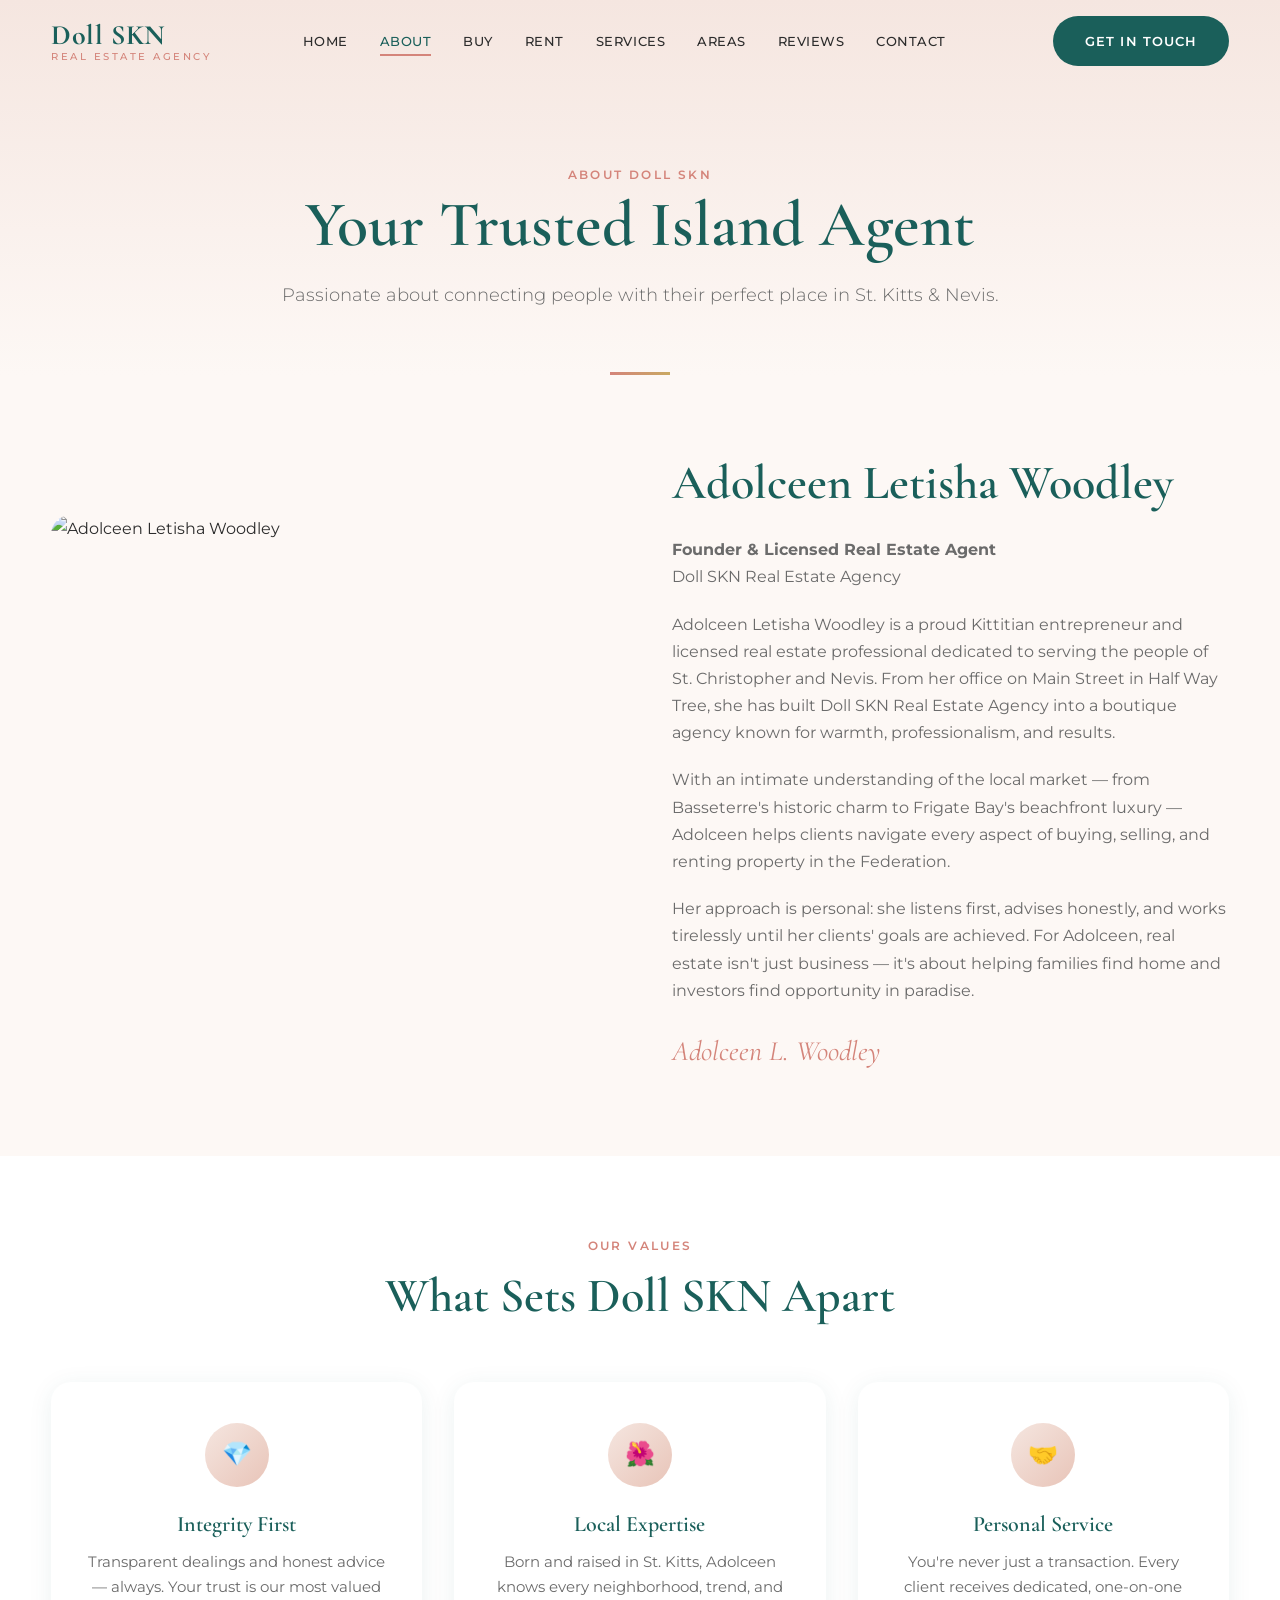
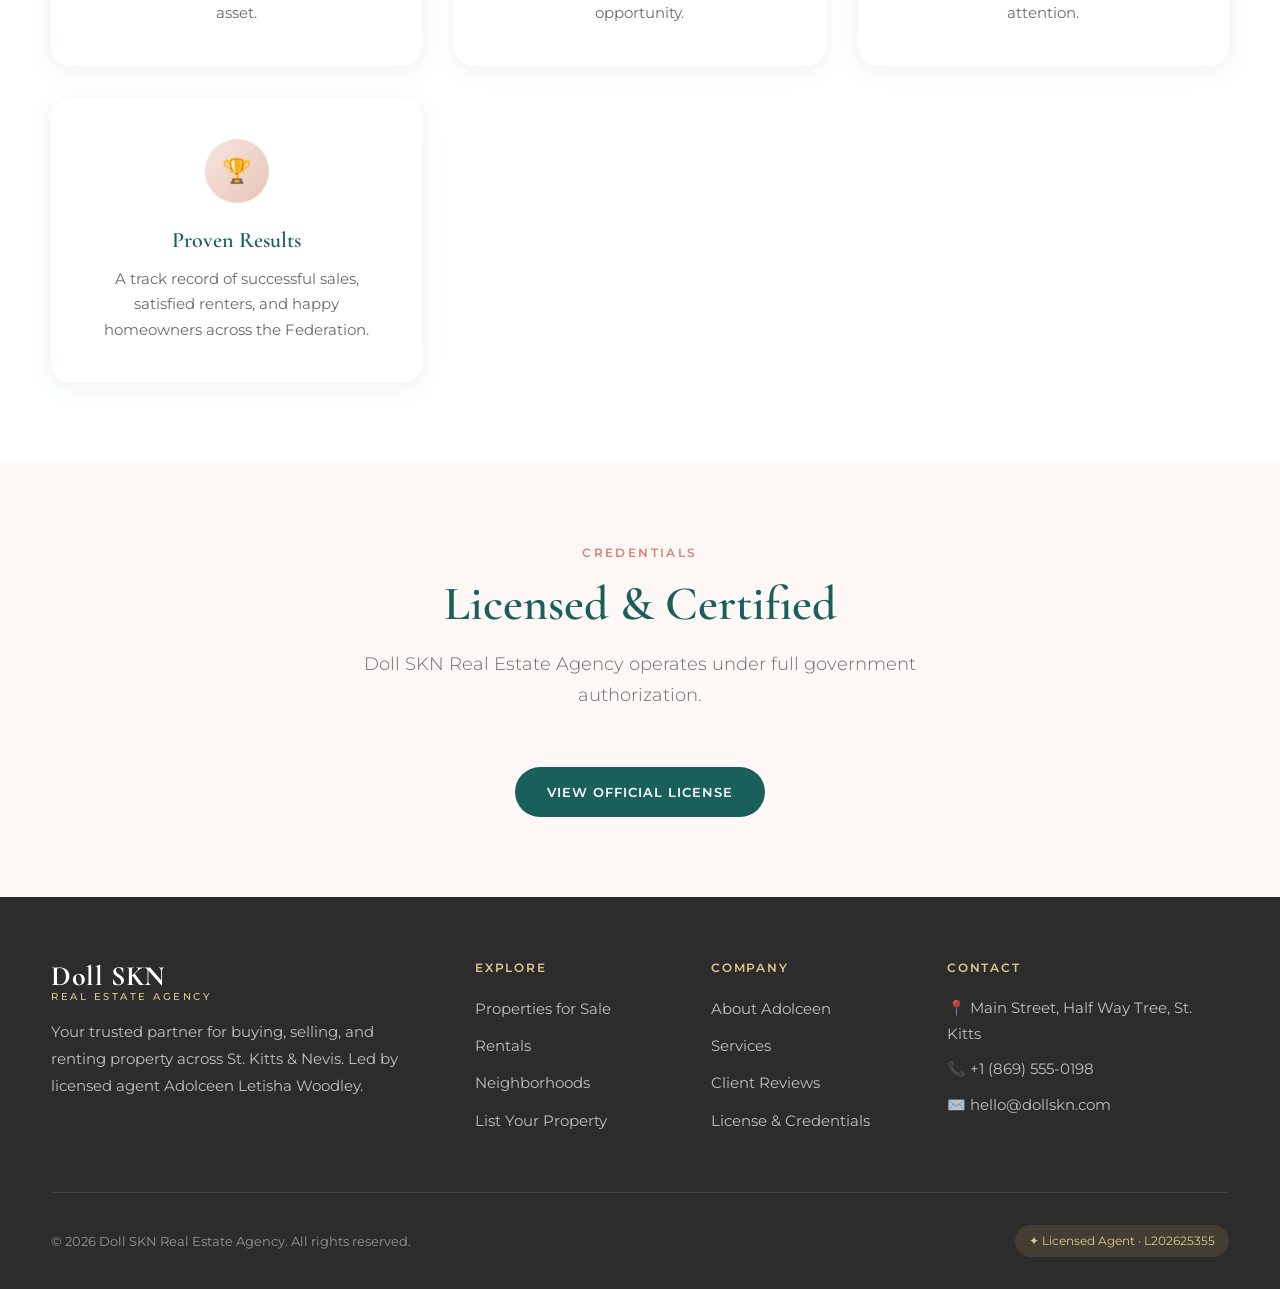
==== about.html @ a2459368 "First commit - upload doll-skn-real-estate website" ====
<!DOCTYPE html>
<html lang="en">
<head>
  <meta charset="UTF-8">
  <meta name="viewport" content="width=device-width, initial-scale=1.0">
  <meta name="description" content="Meet Adolceen Letisha Woodley — licensed owner of Doll SKN Real Estate Agency in St. Kitts.">
  <title>About Adolceen | Doll SKN Real Estate</title>
  <link rel="stylesheet" href="css/style.css">
</head>
<body>
  <div id="header-placeholder"></div>

  <main>
    <section class="page-hero">
      <div class="container fade-in">
        <span class="eyebrow">About Doll SKN</span>
        <h1>Your Trusted Island Agent</h1>
        <p class="lead">Passionate about connecting people with their perfect place in St. Kitts & Nevis.</p>
      </div>
    </section>

    <section>
      <div class="container about-preview">
        <div class="about-image fade-in">
          <img src="https://images.unsplash.com/photo-1580489944761-15a19d654956?w=700&q=80" alt="Adolceen Letisha Woodley">
          <div class="about-image-frame"></div>
        </div>
        <div class="about-content fade-in">
          <h2>Adolceen Letisha Woodley</h2>
          <p><strong>Founder & Licensed Real Estate Agent</strong><br>Doll SKN Real Estate Agency</p>
          <p>Adolceen Letisha Woodley is a proud Kittitian entrepreneur and licensed real estate professional dedicated to serving the people of St. Christopher and Nevis. From her office on Main Street in Half Way Tree, she has built Doll SKN Real Estate Agency into a boutique agency known for warmth, professionalism, and results.</p>
          <p>With an intimate understanding of the local market — from Basseterre's historic charm to Frigate Bay's beachfront luxury — Adolceen helps clients navigate every aspect of buying, selling, and renting property in the Federation.</p>
          <p>Her approach is personal: she listens first, advises honestly, and works tirelessly until her clients' goals are achieved. For Adolceen, real estate isn't just business — it's about helping families find home and investors find opportunity in paradise.</p>
          <div class="signature">Adolceen L. Woodley</div>
        </div>
      </div>
    </section>

    <section style="background: var(--white);">
      <div class="container">
        <div class="section-header fade-in">
          <span class="eyebrow">Our Values</span>
          <h2>What Sets Doll SKN Apart</h2>
        </div>
        <div class="services-grid">
          <div class="service-card fade-in">
            <div class="service-icon">💎</div>
            <h3>Integrity First</h3>
            <p>Transparent dealings and honest advice — always. Your trust is our most valued asset.</p>
          </div>
          <div class="service-card fade-in">
            <div class="service-icon">🌺</div>
            <h3>Local Expertise</h3>
            <p>Born and raised in St. Kitts, Adolceen knows every neighborhood, trend, and opportunity.</p>
          </div>
          <div class="service-card fade-in">
            <div class="service-icon">🤝</div>
            <h3>Personal Service</h3>
            <p>You're never just a transaction. Every client receives dedicated, one-on-one attention.</p>
          </div>
          <div class="service-card fade-in">
            <div class="service-icon">🏆</div>
            <h3>Proven Results</h3>
            <p>A track record of successful sales, satisfied renters, and happy homeowners across the Federation.</p>
          </div>
        </div>
      </div>
    </section>

    <section>
      <div class="container">
        <div class="section-header fade-in">
          <span class="eyebrow">Credentials</span>
          <h2>Licensed & Certified</h2>
          <p class="lead">Doll SKN Real Estate Agency operates under full government authorization.</p>
        </div>
        <div style="text-align: center;">
          <a href="license.html" class="btn btn-primary">View Official License</a>
        </div>
      </div>
    </section>
  </main>

  <div id="footer-placeholder"></div>
  <script type="module" src="js/main.js"></script>
</body>
</html>
---- css/style.css ----
/* Doll SKN Real Estate — Design System */
@import url('https://fonts.googleapis.com/css2?family=Cormorant+Garamond:ital,wght@0,400;0,500;0,600;0,700;1,400&family=Montserrat:wght@300;400;500;600;700&display=swap');

:root {
  --blush: #F5E6E0;
  --blush-deep: #E8C4B8;
  --coral: #D4847A;
  --coral-dark: #B86A60;
  --teal: #1A5F5A;
  --teal-light: #2A7A74;
  --gold: #C9A962;
  --gold-light: #E0C88A;
  --cream: #FDF8F5;
  --charcoal: #2C2C2C;
  --gray: #6B6B6B;
  --gray-light: #A8A8A8;
  --white: #FFFFFF;
  --shadow: 0 4px 24px rgba(26, 95, 90, 0.08);
  --shadow-lg: 0 12px 48px rgba(26, 95, 90, 0.12);
  --radius: 12px;
  --radius-lg: 20px;
  --transition: 0.3s cubic-bezier(0.4, 0, 0.2, 1);
  --font-display: 'Cormorant Garamond', Georgia, serif;
  --font-body: 'Montserrat', sans-serif;
}

*, *::before, *::after { box-sizing: border-box; margin: 0; padding: 0; }

html { scroll-behavior: smooth; font-size: 16px; }

body {
  font-family: var(--font-body);
  color: var(--charcoal);
  background: var(--cream);
  line-height: 1.7;
  overflow-x: hidden;
}

img { max-width: 100%; height: auto; display: block; }
a { color: inherit; text-decoration: none; transition: color var(--transition); }
ul { list-style: none; }

.container {
  width: min(1200px, 92vw);
  margin: 0 auto;
}

/* Typography */
h1, h2, h3, h4 {
  font-family: var(--font-display);
  font-weight: 600;
  line-height: 1.2;
}

h1 { font-size: clamp(2.5rem, 5vw, 4rem); }
h2 { font-size: clamp(2rem, 4vw, 3rem); }
h3 { font-size: clamp(1.5rem, 3vw, 2rem); }

.eyebrow {
  font-family: var(--font-body);
  font-size: 0.75rem;
  font-weight: 600;
  letter-spacing: 0.2em;
  text-transform: uppercase;
  color: var(--coral);
}

.lead {
  font-size: 1.125rem;
  color: var(--gray);
  font-weight: 300;
}

/* Buttons */
.btn {
  display: inline-flex;
  align-items: center;
  gap: 0.5rem;
  padding: 0.875rem 2rem;
  font-family: var(--font-body);
  font-size: 0.8125rem;
  font-weight: 600;
  letter-spacing: 0.08em;
  text-transform: uppercase;
  border: none;
  border-radius: 50px;
  cursor: pointer;
  transition: all var(--transition);
}

.btn-primary {
  background: var(--teal);
  color: var(--white);
}
.btn-primary:hover {
  background: var(--teal-light);
  transform: translateY(-2px);
  box-shadow: var(--shadow);
}

.btn-secondary {
  background: transparent;
  color: var(--teal);
  border: 2px solid var(--teal);
}
.btn-secondary:hover {
  background: var(--teal);
  color: var(--white);
}

.btn-gold {
  background: linear-gradient(135deg, var(--gold), var(--gold-light));
  color: var(--charcoal);
}
.btn-gold:hover {
  transform: translateY(-2px);
  box-shadow: var(--shadow);
}

/* Header */
.site-header {
  position: fixed;
  top: 0;
  left: 0;
  right: 0;
  z-index: 1000;
  padding: 1rem 0;
  transition: all var(--transition);
}

.site-header.scrolled {
  background: rgba(253, 248, 245, 0.95);
  backdrop-filter: blur(12px);
  box-shadow: var(--shadow);
  padding: 0.75rem 0;
}

.header-inner {
  display: flex;
  align-items: center;
  justify-content: space-between;
  gap: 2rem;
}

.logo {
  display: flex;
  flex-direction: column;
  line-height: 1.1;
}

.logo-main {
  font-family: var(--font-display);
  font-size: 1.75rem;
  font-weight: 700;
  color: var(--teal);
  letter-spacing: 0.02em;
}

.logo-sub {
  font-size: 0.625rem;
  font-weight: 500;
  letter-spacing: 0.25em;
  text-transform: uppercase;
  color: var(--coral);
}

.nav-desktop {
  display: flex;
  align-items: center;
  gap: 2rem;
}

.nav-desktop a {
  font-size: 0.8125rem;
  font-weight: 500;
  letter-spacing: 0.04em;
  text-transform: uppercase;
  color: var(--charcoal);
  position: relative;
}

.nav-desktop a::after {
  content: '';
  position: absolute;
  bottom: -4px;
  left: 0;
  width: 0;
  height: 2px;
  background: var(--coral);
  transition: width var(--transition);
}

.nav-desktop a:hover::after,
.nav-desktop a.active::after { width: 100%; }

.nav-desktop a.active { color: var(--teal); }

.nav-cta { margin-left: 1rem; }

.menu-toggle {
  display: none;
  flex-direction: column;
  gap: 5px;
  background: none;
  border: none;
  cursor: pointer;
  padding: 0.5rem;
}

.menu-toggle span {
  display: block;
  width: 24px;
  height: 2px;
  background: var(--teal);
  transition: all var(--transition);
}

.nav-mobile {
  display: none;
  position: fixed;
  inset: 0;
  background: var(--cream);
  z-index: 999;
  flex-direction: column;
  align-items: center;
  justify-content: center;
  gap: 2rem;
  opacity: 0;
  pointer-events: none;
  transition: opacity var(--transition);
}

.nav-mobile.open {
  opacity: 1;
  pointer-events: all;
}

.nav-mobile a {
  font-family: var(--font-display);
  font-size: 2rem;
  color: var(--teal);
}

/* Hero */
.hero {
  min-height: 100vh;
  display: grid;
  grid-template-columns: 1fr 1fr;
  align-items: center;
  gap: 4rem;
  padding: 8rem 0 4rem;
  position: relative;
  overflow: hidden;
}

.hero::before {
  content: '';
  position: absolute;
  top: -20%;
  right: -10%;
  width: 60%;
  height: 120%;
  background: radial-gradient(ellipse, var(--blush) 0%, transparent 70%);
  z-index: -1;
}

.hero-content { padding-left: 4vw; }

.hero-badge {
  display: inline-flex;
  align-items: center;
  gap: 0.5rem;
  padding: 0.5rem 1rem;
  background: var(--white);
  border-radius: 50px;
  font-size: 0.75rem;
  font-weight: 500;
  color: var(--teal);
  box-shadow: var(--shadow);
  margin-bottom: 1.5rem;
}

.hero-badge::before {
  content: '✦';
  color: var(--gold);
}

.hero h1 { margin-bottom: 1.5rem; color: var(--teal); }

.hero h1 em {
  font-style: italic;
  color: var(--coral);
}

.hero-actions {
  display: flex;
  gap: 1rem;
  margin-top: 2rem;
  flex-wrap: wrap;
}

.hero-image {
  position: relative;
  border-radius: var(--radius-lg);
  overflow: hidden;
  box-shadow: var(--shadow-lg);
}

.hero-image img {
  width: 100%;
  height: 600px;
  object-fit: cover;
}

.hero-image-accent {
  position: absolute;
  bottom: -20px;
  left: -20px;
  width: 120px;
  height: 120px;
  background: linear-gradient(135deg, var(--gold), var(--gold-light));
  border-radius: var(--radius);
  display: flex;
  align-items: center;
  justify-content: center;
  font-family: var(--font-display);
  font-size: 2rem;
  font-weight: 700;
  color: var(--white);
  box-shadow: var(--shadow);
}

/* Page Hero (inner pages) */
.page-hero {
  padding: 10rem 0 4rem;
  text-align: center;
  background: linear-gradient(180deg, var(--blush) 0%, var(--cream) 100%);
  position: relative;
}

.page-hero::after {
  content: '';
  position: absolute;
  bottom: 0;
  left: 50%;
  transform: translateX(-50%);
  width: 60px;
  height: 3px;
  background: linear-gradient(90deg, var(--coral), var(--gold));
}

.page-hero h1 { color: var(--teal); margin-bottom: 1rem; }

/* Sections */
section { padding: 5rem 0; }

.section-header {
  text-align: center;
  max-width: 640px;
  margin: 0 auto 3.5rem;
}

.section-header .eyebrow { margin-bottom: 0.75rem; display: block; }
.section-header h2 { color: var(--teal); margin-bottom: 1rem; }

/* Property Cards */
.property-grid {
  display: grid;
  grid-template-columns: repeat(auto-fill, minmax(340px, 1fr));
  gap: 2rem;
}

.property-card {
  background: var(--white);
  border-radius: var(--radius-lg);
  overflow: hidden;
  box-shadow: var(--shadow);
  transition: all var(--transition);
}

.property-card:hover {
  transform: translateY(-8px);
  box-shadow: var(--shadow-lg);
}

.property-card-image {
  position: relative;
  height: 240px;
  overflow: hidden;
}

.property-card-image img {
  width: 100%;
  height: 100%;
  object-fit: cover;
  transition: transform 0.6s ease;
}

.property-card:hover .property-card-image img {
  transform: scale(1.08);
}

.property-badge {
  position: absolute;
  top: 1rem;
  left: 1rem;
  padding: 0.375rem 0.875rem;
  background: var(--teal);
  color: var(--white);
  font-size: 0.6875rem;
  font-weight: 600;
  letter-spacing: 0.1em;
  text-transform: uppercase;
  border-radius: 50px;
}

.property-badge.rent { background: var(--coral); }

.property-card-body { padding: 1.5rem; }

.property-price {
  font-family: var(--font-display);
  font-size: 1.75rem;
  font-weight: 700;
  color: var(--teal);
  margin-bottom: 0.5rem;
}

.property-title {
  font-family: var(--font-display);
  font-size: 1.25rem;
  color: var(--charcoal);
  margin-bottom: 0.5rem;
}

.property-location {
  font-size: 0.875rem;
  color: var(--gray);
  display: flex;
  align-items: center;
  gap: 0.375rem;
  margin-bottom: 1rem;
}

.property-features {
  display: flex;
  gap: 1.25rem;
  padding-top: 1rem;
  border-top: 1px solid var(--blush);
  font-size: 0.8125rem;
  color: var(--gray);
}

.property-features span {
  display: flex;
  align-items: center;
  gap: 0.375rem;
}

/* Stats */
.stats-bar {
  background: var(--teal);
  padding: 3rem 0;
  color: var(--white);
}

.stats-grid {
  display: grid;
  grid-template-columns: repeat(4, 1fr);
  gap: 2rem;
  text-align: center;
}

.stat-number {
  font-family: var(--font-display);
  font-size: 3rem;
  font-weight: 700;
  color: var(--gold-light);
  line-height: 1;
}

.stat-label {
  font-size: 0.8125rem;
  font-weight: 500;
  letter-spacing: 0.1em;
  text-transform: uppercase;
  opacity: 0.85;
  margin-top: 0.5rem;
}

/* About Preview */
.about-preview {
  display: grid;
  grid-template-columns: 1fr 1fr;
  gap: 4rem;
  align-items: center;
}

.about-image {
  position: relative;
  border-radius: var(--radius-lg);
  overflow: hidden;
}

.about-image img {
  width: 100%;
  height: 500px;
  object-fit: cover;
}

.about-image-frame {
  position: absolute;
  inset: -15px;
  border: 2px solid var(--gold);
  border-radius: var(--radius-lg);
  z-index: -1;
}

.about-content h2 { color: var(--teal); margin-bottom: 1.5rem; }
.about-content p { margin-bottom: 1.25rem; color: var(--gray); }

.signature {
  font-family: var(--font-display);
  font-size: 1.75rem;
  font-style: italic;
  color: var(--coral);
  margin-top: 1.5rem;
}

/* Services Grid */
.services-grid {
  display: grid;
  grid-template-columns: repeat(auto-fill, minmax(280px, 1fr));
  gap: 2rem;
}

.service-card {
  background: var(--white);
  padding: 2.5rem 2rem;
  border-radius: var(--radius-lg);
  text-align: center;
  box-shadow: var(--shadow);
  transition: all var(--transition);
  border: 1px solid transparent;
}

.service-card:hover {
  border-color: var(--blush-deep);
  transform: translateY(-4px);
}

.service-icon {
  width: 64px;
  height: 64px;
  margin: 0 auto 1.5rem;
  background: linear-gradient(135deg, var(--blush), var(--blush-deep));
  border-radius: 50%;
  display: flex;
  align-items: center;
  justify-content: center;
  font-size: 1.5rem;
}

.service-card h3 {
  font-size: 1.375rem;
  color: var(--teal);
  margin-bottom: 0.75rem;
}

.service-card p {
  font-size: 0.9375rem;
  color: var(--gray);
}

/* Testimonials */
.testimonial-grid {
  display: grid;
  grid-template-columns: repeat(auto-fill, minmax(340px, 1fr));
  gap: 2rem;
}

.testimonial-card {
  background: var(--white);
  padding: 2.5rem;
  border-radius: var(--radius-lg);
  box-shadow: var(--shadow);
  position: relative;
}

.testimonial-card::before {
  content: '"';
  font-family: var(--font-display);
  font-size: 5rem;
  color: var(--blush-deep);
  position: absolute;
  top: 0.5rem;
  left: 1.5rem;
  line-height: 1;
}

.testimonial-text {
  font-size: 1rem;
  color: var(--gray);
  font-style: italic;
  margin-bottom: 1.5rem;
  position: relative;
  z-index: 1;
}

.testimonial-author {
  display: flex;
  align-items: center;
  gap: 1rem;
}

.testimonial-avatar {
  width: 48px;
  height: 48px;
  border-radius: 50%;
  background: var(--blush);
  display: flex;
  align-items: center;
  justify-content: center;
  font-family: var(--font-display);
  font-size: 1.25rem;
  font-weight: 600;
  color: var(--teal);
}

.testimonial-name {
  font-weight: 600;
  color: var(--charcoal);
}

.testimonial-role {
  font-size: 0.8125rem;
  color: var(--gray-light);
}

.stars {
  color: var(--gold);
  font-size: 0.875rem;
  margin-bottom: 1rem;
}

/* CTA Banner */
.cta-banner {
  background: linear-gradient(135deg, var(--teal) 0%, var(--teal-light) 100%);
  padding: 5rem 0;
  text-align: center;
  color: var(--white);
  position: relative;
  overflow: hidden;
}

.cta-banner::before {
  content: '';
  position: absolute;
  top: -50%;
  right: -20%;
  width: 500px;
  height: 500px;
  background: radial-gradient(circle, rgba(201, 169, 98, 0.2) 0%, transparent 70%);
}

.cta-banner h2 {
  font-size: clamp(2rem, 4vw, 2.75rem);
  margin-bottom: 1rem;
}

.cta-banner p {
  font-size: 1.125rem;
  opacity: 0.9;
  max-width: 560px;
  margin: 0 auto 2rem;
}

/* Footer */
.site-footer {
  background: var(--charcoal);
  color: var(--white);
  padding: 4rem 0 2rem;
}

.footer-grid {
  display: grid;
  grid-template-columns: 2fr 1fr 1fr 1.5fr;
  gap: 3rem;
  margin-bottom: 3rem;
}

.footer-brand .logo-main { color: var(--white); }
.footer-brand .logo-sub { color: var(--gold-light); }

.footer-brand p {
  margin-top: 1rem;
  font-size: 0.9375rem;
  color: rgba(255,255,255,0.7);
  line-height: 1.8;
}

.footer-col h4 {
  font-family: var(--font-body);
  font-size: 0.75rem;
  font-weight: 600;
  letter-spacing: 0.15em;
  text-transform: uppercase;
  color: var(--gold-light);
  margin-bottom: 1.25rem;
}

.footer-col ul li { margin-bottom: 0.625rem; }

.footer-col a {
  font-size: 0.9375rem;
  color: rgba(255,255,255,0.7);
  transition: color var(--transition);
}

.footer-col a:hover { color: var(--white); }

.footer-contact li {
  display: flex;
  align-items: flex-start;
  gap: 0.75rem;
  font-size: 0.9375rem;
  color: rgba(255,255,255,0.7);
  margin-bottom: 0.875rem;
}

.footer-bottom {
  padding-top: 2rem;
  border-top: 1px solid rgba(255,255,255,0.1);
  display: flex;
  justify-content: space-between;
  align-items: center;
  flex-wrap: wrap;
  gap: 1rem;
  font-size: 0.8125rem;
  color: rgba(255,255,255,0.5);
}

.license-badge {
  display: inline-flex;
  align-items: center;
  gap: 0.5rem;
  padding: 0.375rem 0.875rem;
  background: rgba(201, 169, 98, 0.15);
  border-radius: 50px;
  color: var(--gold-light);
  font-size: 0.75rem;
}

/* Forms */
.form-group { margin-bottom: 1.5rem; }

.form-group label {
  display: block;
  font-size: 0.8125rem;
  font-weight: 600;
  letter-spacing: 0.05em;
  text-transform: uppercase;
  color: var(--teal);
  margin-bottom: 0.5rem;
}

.form-group input,
.form-group select,
.form-group textarea {
  width: 100%;
  padding: 0.875rem 1.25rem;
  font-family: var(--font-body);
  font-size: 1rem;
  border: 2px solid var(--blush);
  border-radius: var(--radius);
  background: var(--white);
  transition: border-color var(--transition);
}

.form-group input:focus,
.form-group select:focus,
.form-group textarea:focus {
  outline: none;
  border-color: var(--teal);
}

.form-row {
  display: grid;
  grid-template-columns: 1fr 1fr;
  gap: 1.5rem;
}

.contact-grid {
  display: grid;
  grid-template-columns: 1fr 1.2fr;
  gap: 4rem;
  align-items: start;
}

.contact-info-card {
  background: var(--white);
  padding: 2rem;
  border-radius: var(--radius-lg);
  box-shadow: var(--shadow);
  margin-bottom: 1.5rem;
}

.contact-info-card h3 {
  font-size: 1.125rem;
  color: var(--teal);
  margin-bottom: 0.75rem;
}

/* License Page */
.license-card {
  max-width: 720px;
  margin: 0 auto;
  background: var(--white);
  border: 3px double var(--gold);
  border-radius: var(--radius-lg);
  padding: 3rem;
  box-shadow: var(--shadow-lg);
  text-align: center;
}

.license-seal {
  width: 80px;
  height: 80px;
  margin: 0 auto 1.5rem;
  background: linear-gradient(135deg, var(--teal), var(--teal-light));
  border-radius: 50%;
  display: flex;
  align-items: center;
  justify-content: center;
  color: var(--gold-light);
  font-size: 2rem;
  border: 3px solid var(--gold);
}

.license-card h2 {
  font-size: 1.25rem;
  letter-spacing: 0.1em;
  text-transform: uppercase;
  color: var(--teal);
  margin-bottom: 0.5rem;
}

.license-card .license-name {
  font-family: var(--font-display);
  font-size: 2rem;
  color: var(--charcoal);
  margin: 1.5rem 0 0.5rem;
}

.license-card .license-business {
  font-family: var(--font-display);
  font-size: 1.5rem;
  color: var(--coral);
  margin-bottom: 1rem;
}

.license-details {
  text-align: left;
  margin-top: 2rem;
  padding-top: 2rem;
  border-top: 1px solid var(--blush);
}

.license-details dt {
  font-size: 0.75rem;
  font-weight: 600;
  letter-spacing: 0.1em;
  text-transform: uppercase;
  color: var(--gray-light);
  margin-top: 1rem;
}

.license-details dd {
  font-size: 1rem;
  color: var(--charcoal);
}

/* Property Detail */
.property-detail-hero {
  height: 60vh;
  min-height: 400px;
  position: relative;
}

.property-detail-hero img {
  width: 100%;
  height: 100%;
  object-fit: cover;
}

.property-detail-overlay {
  position: absolute;
  bottom: 0;
  left: 0;
  right: 0;
  padding: 3rem 0;
  background: linear-gradient(transparent, rgba(26, 95, 90, 0.85));
  color: var(--white);
}

.property-detail-grid {
  display: grid;
  grid-template-columns: 2fr 1fr;
  gap: 3rem;
  margin-top: -3rem;
  position: relative;
  z-index: 1;
}

.property-detail-main {
  background: var(--white);
  padding: 2.5rem;
  border-radius: var(--radius-lg);
  box-shadow: var(--shadow-lg);
}

.property-detail-sidebar {
  background: var(--white);
  padding: 2rem;
  border-radius: var(--radius-lg);
  box-shadow: var(--shadow);
  position: sticky;
  top: 100px;
}

.feature-list {
  display: grid;
  grid-template-columns: repeat(2, 1fr);
  gap: 1rem;
  margin: 2rem 0;
}

.feature-item {
  display: flex;
  align-items: center;
  gap: 0.75rem;
  padding: 1rem;
  background: var(--cream);
  border-radius: var(--radius);
  font-size: 0.9375rem;
}

/* Neighborhood Cards */
.neighborhood-grid {
  display: grid;
  grid-template-columns: repeat(auto-fill, minmax(360px, 1fr));
  gap: 2rem;
}

.neighborhood-card {
  border-radius: var(--radius-lg);
  overflow: hidden;
  box-shadow: var(--shadow);
  background: var(--white);
}

.neighborhood-card img {
  width: 100%;
  height: 220px;
  object-fit: cover;
}

.neighborhood-card-body {
  padding: 1.75rem;
}

.neighborhood-card h3 {
  font-size: 1.5rem;
  color: var(--teal);
  margin-bottom: 0.75rem;
}

.neighborhood-card p {
  font-size: 0.9375rem;
  color: var(--gray);
}

.neighborhood-tags {
  display: flex;
  flex-wrap: wrap;
  gap: 0.5rem;
  margin-top: 1rem;
}

.neighborhood-tags span {
  padding: 0.25rem 0.75rem;
  background: var(--blush);
  border-radius: 50px;
  font-size: 0.75rem;
  color: var(--teal);
}

/* Process Steps */
.process-steps {
  display: grid;
  grid-template-columns: repeat(4, 1fr);
  gap: 2rem;
  counter-reset: step;
}

.process-step {
  text-align: center;
  position: relative;
}

.process-step::before {
  counter-increment: step;
  content: counter(step);
  display: flex;
  align-items: center;
  justify-content: center;
  width: 56px;
  height: 56px;
  margin: 0 auto 1.25rem;
  background: linear-gradient(135deg, var(--coral), var(--coral-dark));
  color: var(--white);
  font-family: var(--font-display);
  font-size: 1.5rem;
  font-weight: 700;
  border-radius: 50%;
}

.process-step h3 {
  font-size: 1.125rem;
  color: var(--teal);
  margin-bottom: 0.5rem;
}

.process-step p {
  font-size: 0.875rem;
  color: var(--gray);
}

/* Filters */
.filter-bar {
  display: flex;
  gap: 1rem;
  flex-wrap: wrap;
  margin-bottom: 2.5rem;
  padding: 1.5rem;
  background: var(--white);
  border-radius: var(--radius-lg);
  box-shadow: var(--shadow);
}

.filter-bar select {
  padding: 0.625rem 1.25rem;
  border: 2px solid var(--blush);
  border-radius: 50px;
  font-family: var(--font-body);
  font-size: 0.875rem;
  background: var(--cream);
  cursor: pointer;
}

/* Animations */
.fade-in {
  opacity: 0;
  transform: translateY(24px);
  transition: opacity 0.6s ease, transform 0.6s ease;
}

.fade-in.visible {
  opacity: 1;
  transform: translateY(0);
}

/* Responsive */
@media (max-width: 1024px) {
  .hero { grid-template-columns: 1fr; text-align: center; padding-top: 7rem; }
  .hero-content { padding-left: 0; }
  .hero-image { max-width: 600px; margin: 0 auto; }
  .hero-actions { justify-content: center; }
  .about-preview { grid-template-columns: 1fr; }
  .footer-grid { grid-template-columns: 1fr 1fr; }
  .stats-grid { grid-template-columns: repeat(2, 1fr); }
  .process-steps { grid-template-columns: repeat(2, 1fr); }
  .property-detail-grid { grid-template-columns: 1fr; }
  .contact-grid { grid-template-columns: 1fr; }
}

@media (max-width: 768px) {
  .nav-desktop, .nav-cta { display: none; }
  .menu-toggle { display: flex; }
  .nav-mobile { display: flex; }
  .stats-grid { grid-template-columns: 1fr 1fr; }
  .form-row { grid-template-columns: 1fr; }
  .footer-grid { grid-template-columns: 1fr; }
  .process-steps { grid-template-columns: 1fr; }
}
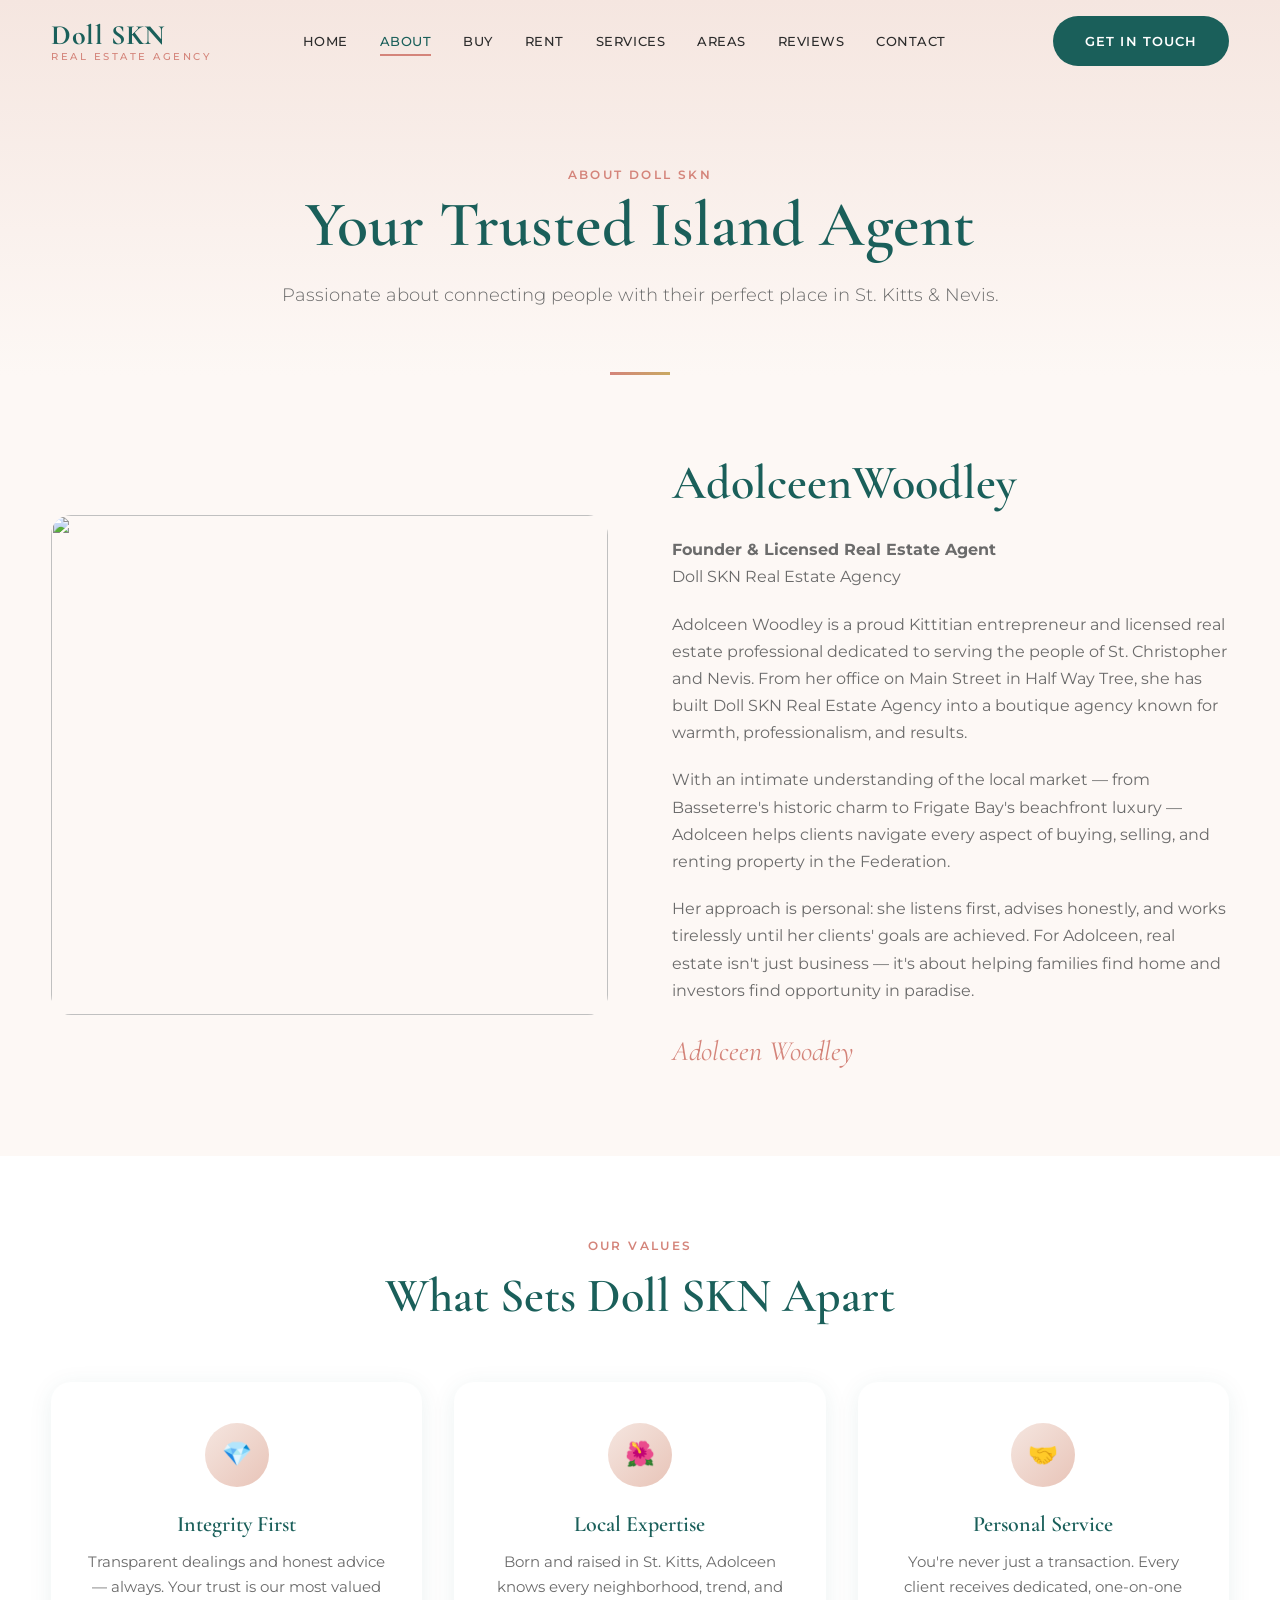
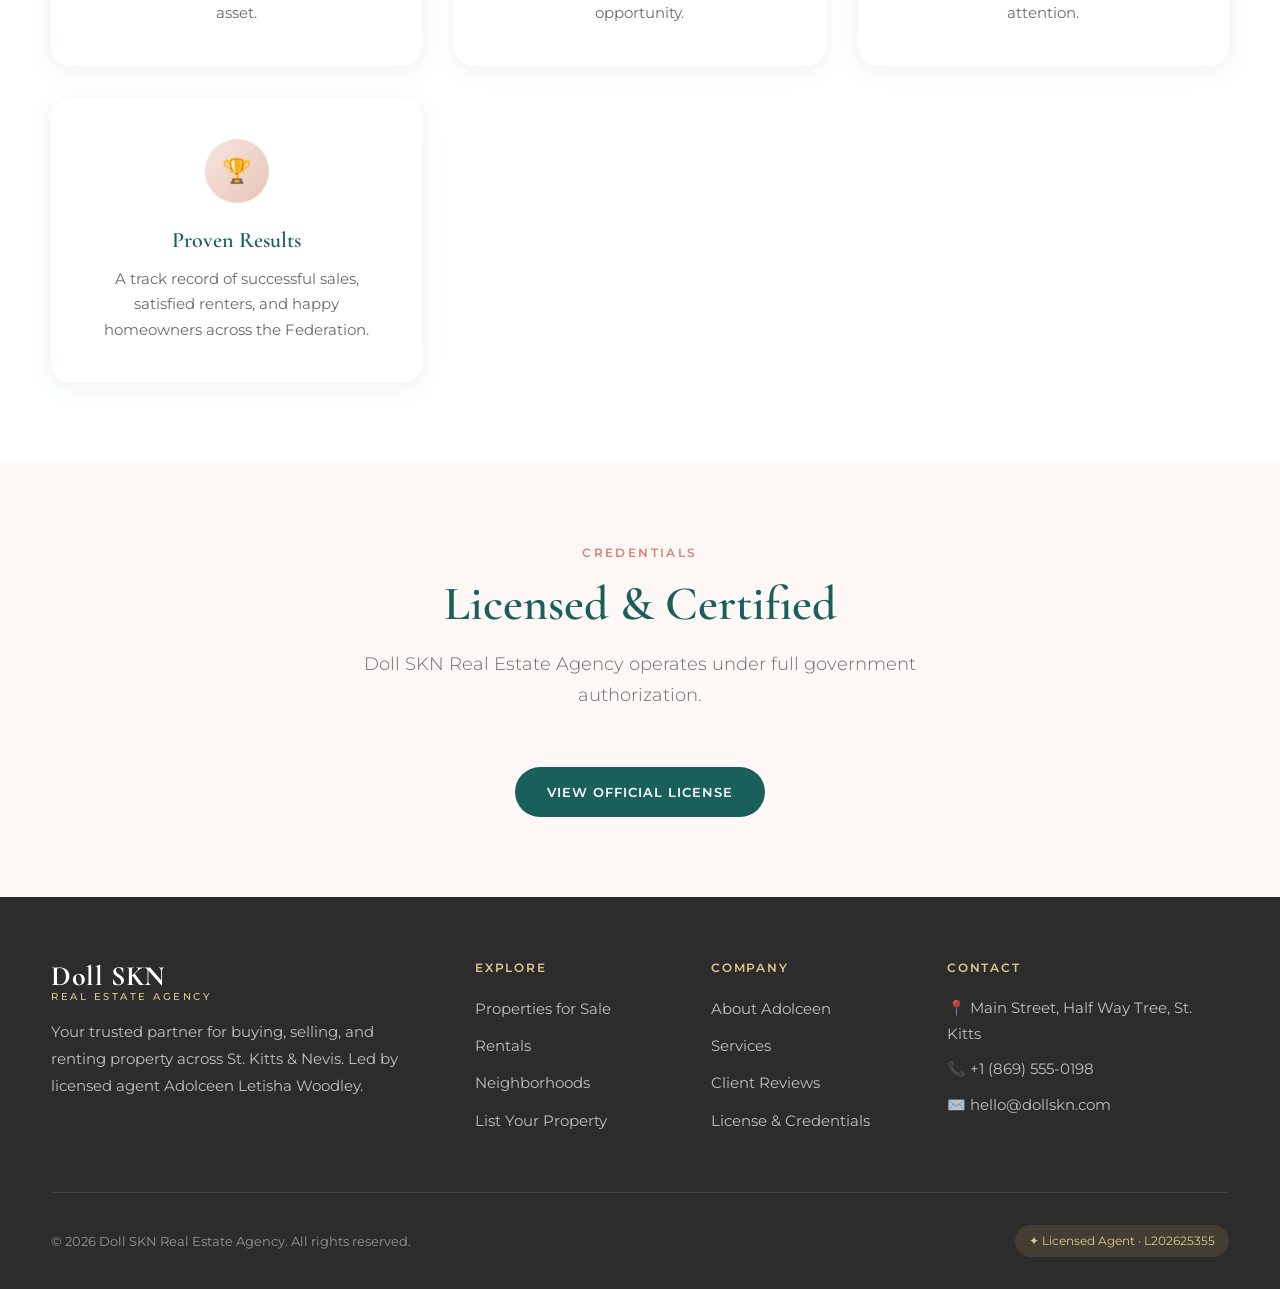
==== commit 02186b5c: "Revise about section with new image and name Updated the image source and modified the name formatti" ====
--- a/about.html
+++ b/about.html
@@ -22,16 +22,16 @@
     <section>
       <div class="container about-preview">
         <div class="about-image fade-in">
-          <img src="https://images.unsplash.com/photo-1580489944761-15a19d654956?w=700&q=80" alt="Adolceen Letisha Woodley">
+          <img src="https://drive.google.com/file/d/1ihonDLjtHopZbgSrIHIWXAtYy95x6YG0/view?usp=sharing alt="Adolceen Letisha Woodley">
           <div class="about-image-frame"></div>
         </div>
         <div class="about-content fade-in">
-          <h2>Adolceen Letisha Woodley</h2>
+          <h2>AdolceenWoodley</h2>
           <p><strong>Founder & Licensed Real Estate Agent</strong><br>Doll SKN Real Estate Agency</p>
-          <p>Adolceen Letisha Woodley is a proud Kittitian entrepreneur and licensed real estate professional dedicated to serving the people of St. Christopher and Nevis. From her office on Main Street in Half Way Tree, she has built Doll SKN Real Estate Agency into a boutique agency known for warmth, professionalism, and results.</p>
+          <p>Adolceen Woodley is a proud Kittitian entrepreneur and licensed real estate professional dedicated to serving the people of St. Christopher and Nevis. From her office on Main Street in Half Way Tree, she has built Doll SKN Real Estate Agency into a boutique agency known for warmth, professionalism, and results.</p>
           <p>With an intimate understanding of the local market — from Basseterre's historic charm to Frigate Bay's beachfront luxury — Adolceen helps clients navigate every aspect of buying, selling, and renting property in the Federation.</p>
           <p>Her approach is personal: she listens first, advises honestly, and works tirelessly until her clients' goals are achieved. For Adolceen, real estate isn't just business — it's about helping families find home and investors find opportunity in paradise.</p>
-          <div class="signature">Adolceen L. Woodley</div>
+          <div class="signature">Adolceen Woodley</div>
         </div>
       </div>
     </section>
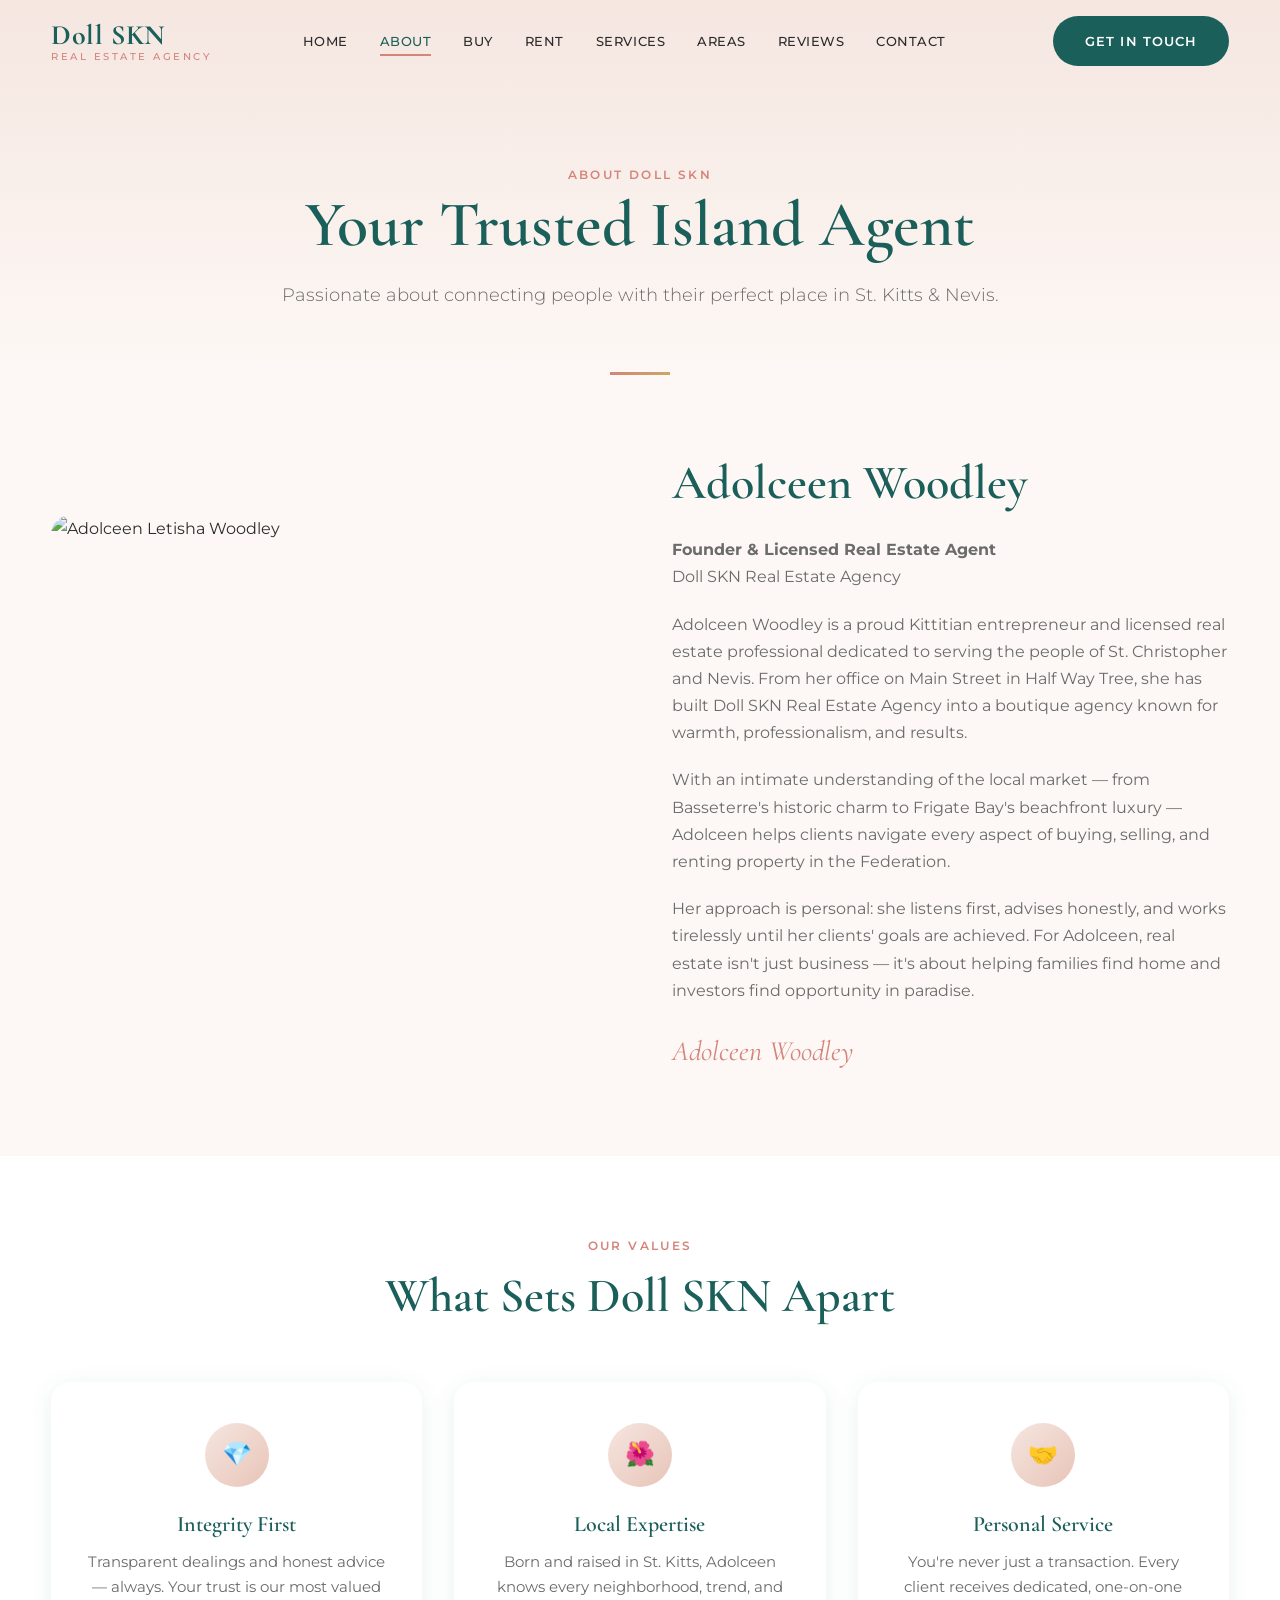
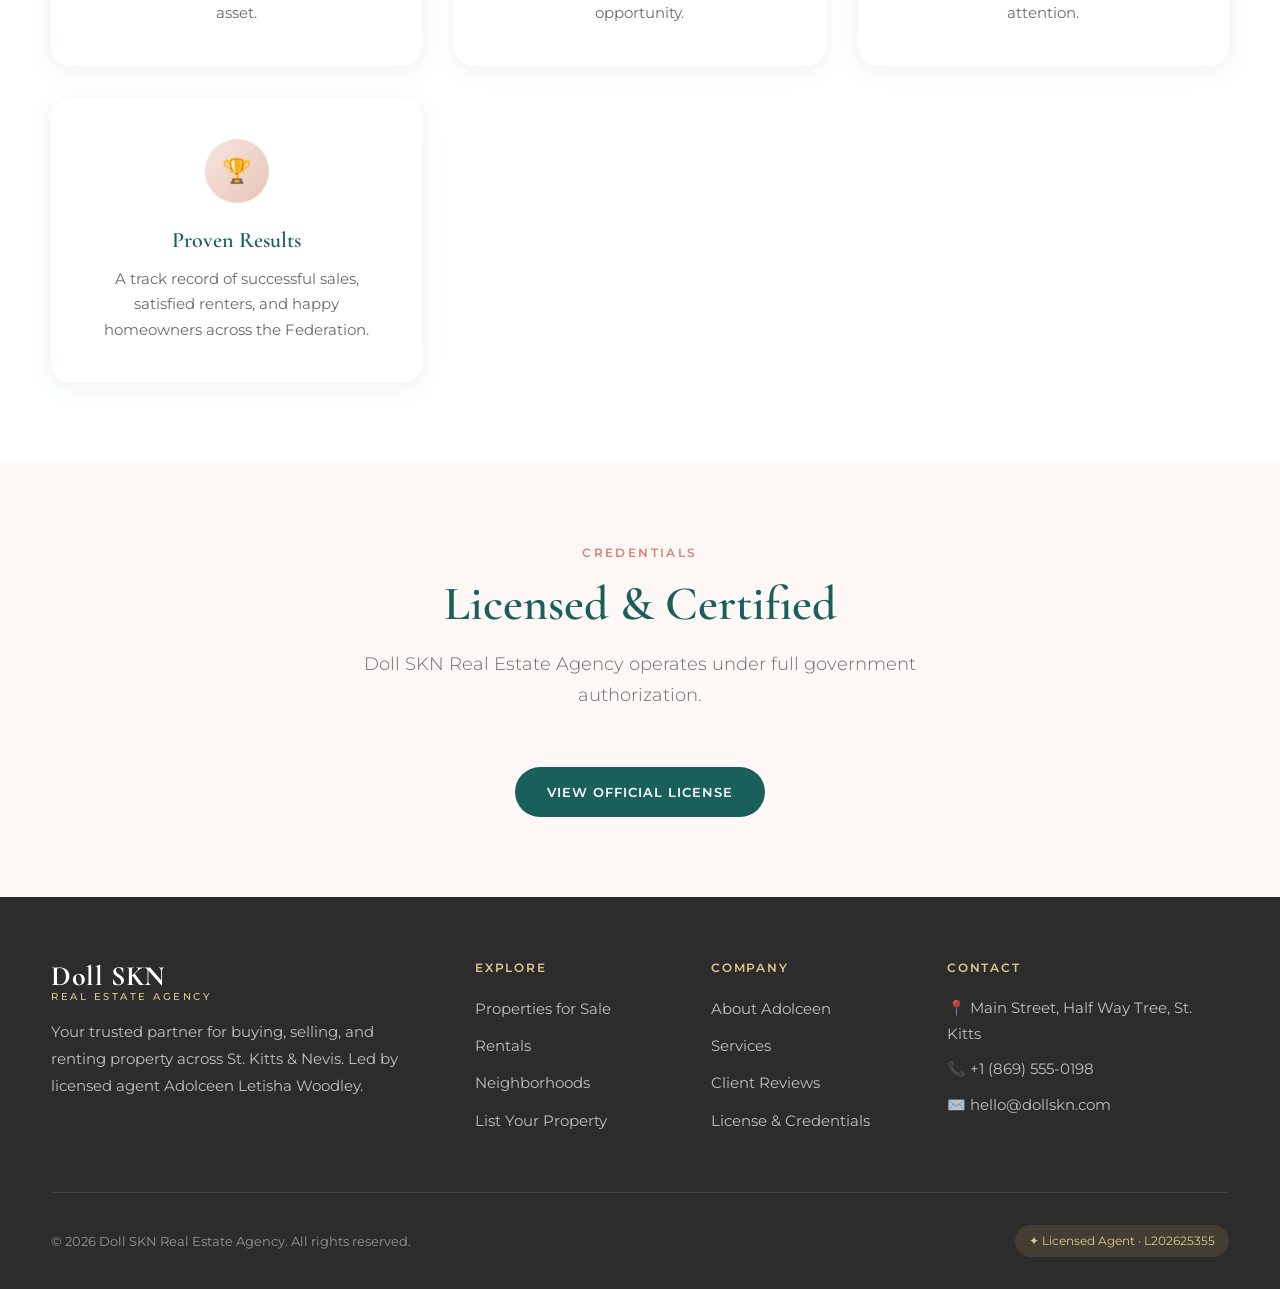
==== commit 9433b366: "Update image source and format name in about.html Updated the image source and corrected the name fo" ====
--- a/about.html
+++ b/about.html
@@ -22,11 +22,11 @@
     <section>
       <div class="container about-preview">
         <div class="about-image fade-in">
-          <img src="https://drive.google.com/file/d/1ihonDLjtHopZbgSrIHIWXAtYy95x6YG0/view?usp=sharing alt="Adolceen Letisha Woodley">
+          <img src="images/WhatsApp Image 2026-09-24 at 07.35.42.jpeg" alt="Adolceen Letisha Woodley">
           <div class="about-image-frame"></div>
         </div>
         <div class="about-content fade-in">
-          <h2>AdolceenWoodley</h2>
+          <h2>Adolceen Woodley</h2>
           <p><strong>Founder & Licensed Real Estate Agent</strong><br>Doll SKN Real Estate Agency</p>
           <p>Adolceen Woodley is a proud Kittitian entrepreneur and licensed real estate professional dedicated to serving the people of St. Christopher and Nevis. From her office on Main Street in Half Way Tree, she has built Doll SKN Real Estate Agency into a boutique agency known for warmth, professionalism, and results.</p>
           <p>With an intimate understanding of the local market — from Basseterre's historic charm to Frigate Bay's beachfront luxury — Adolceen helps clients navigate every aspect of buying, selling, and renting property in the Federation.</p>
